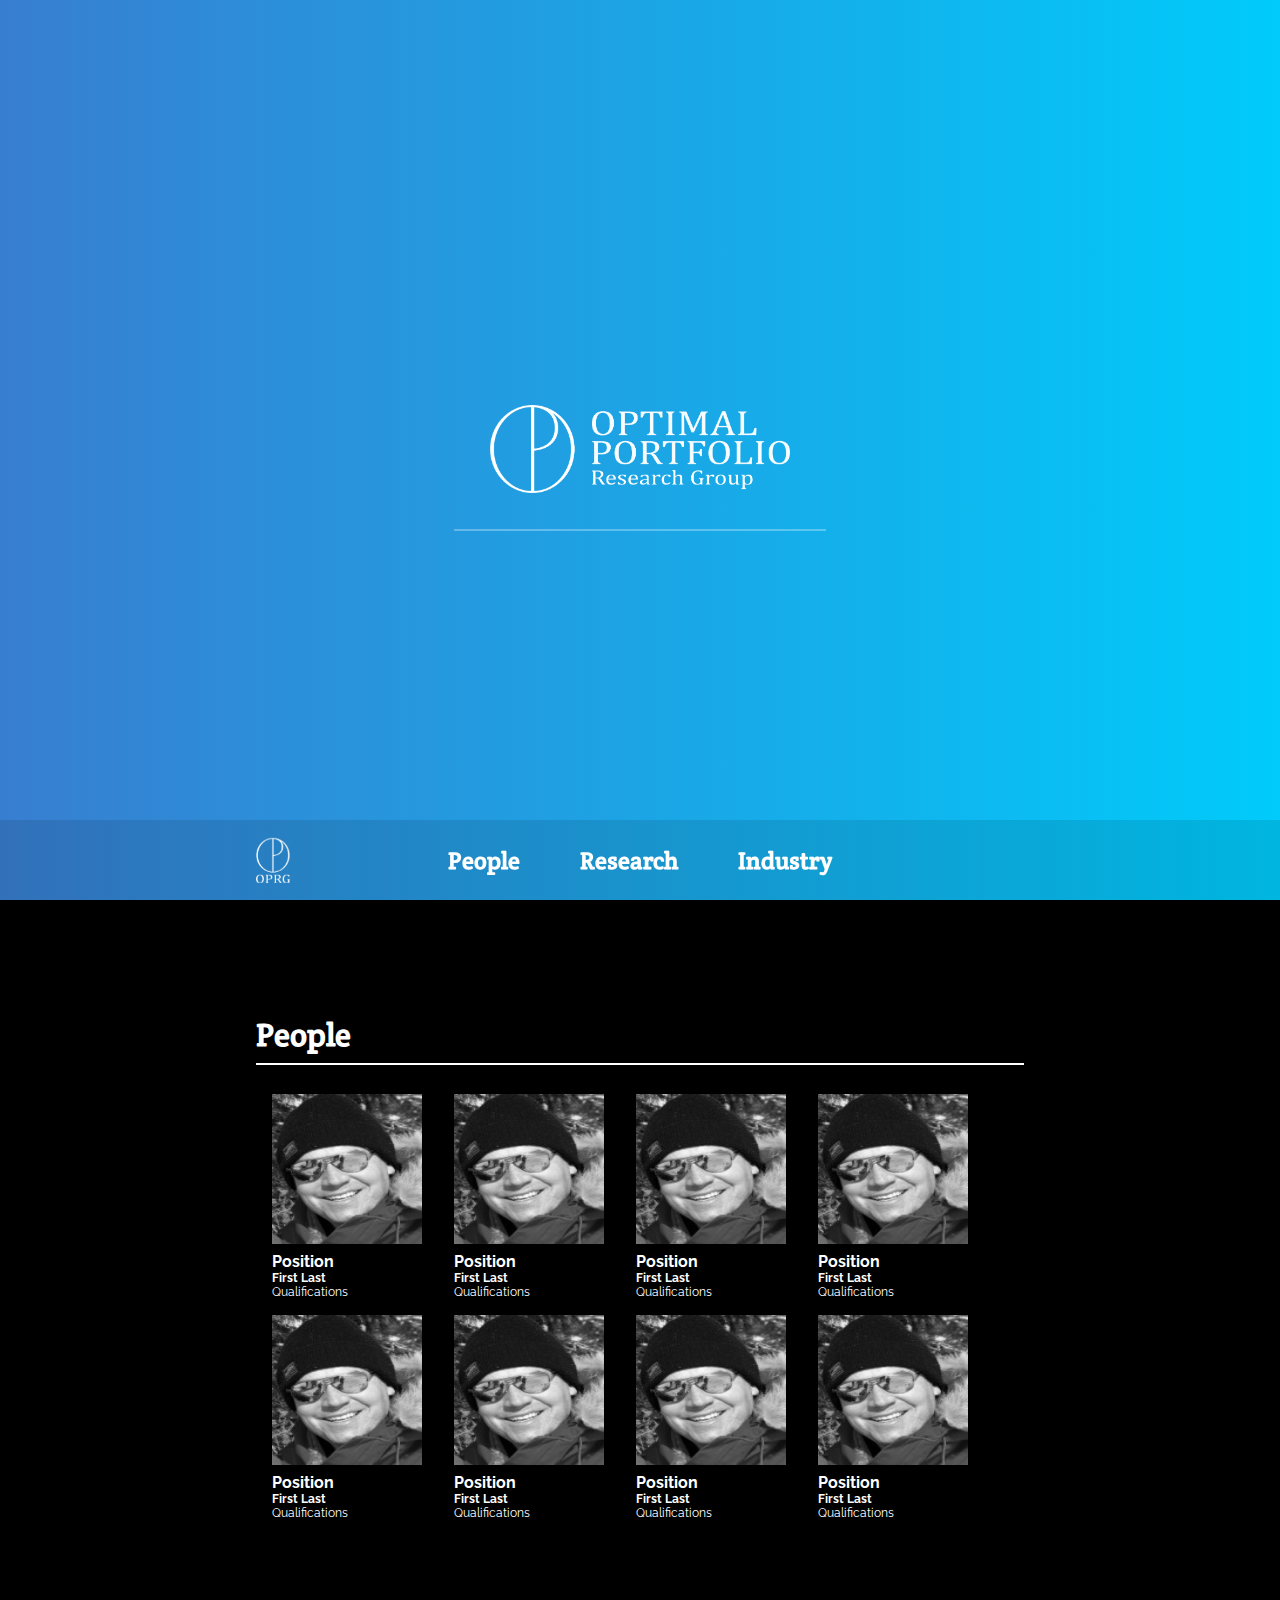
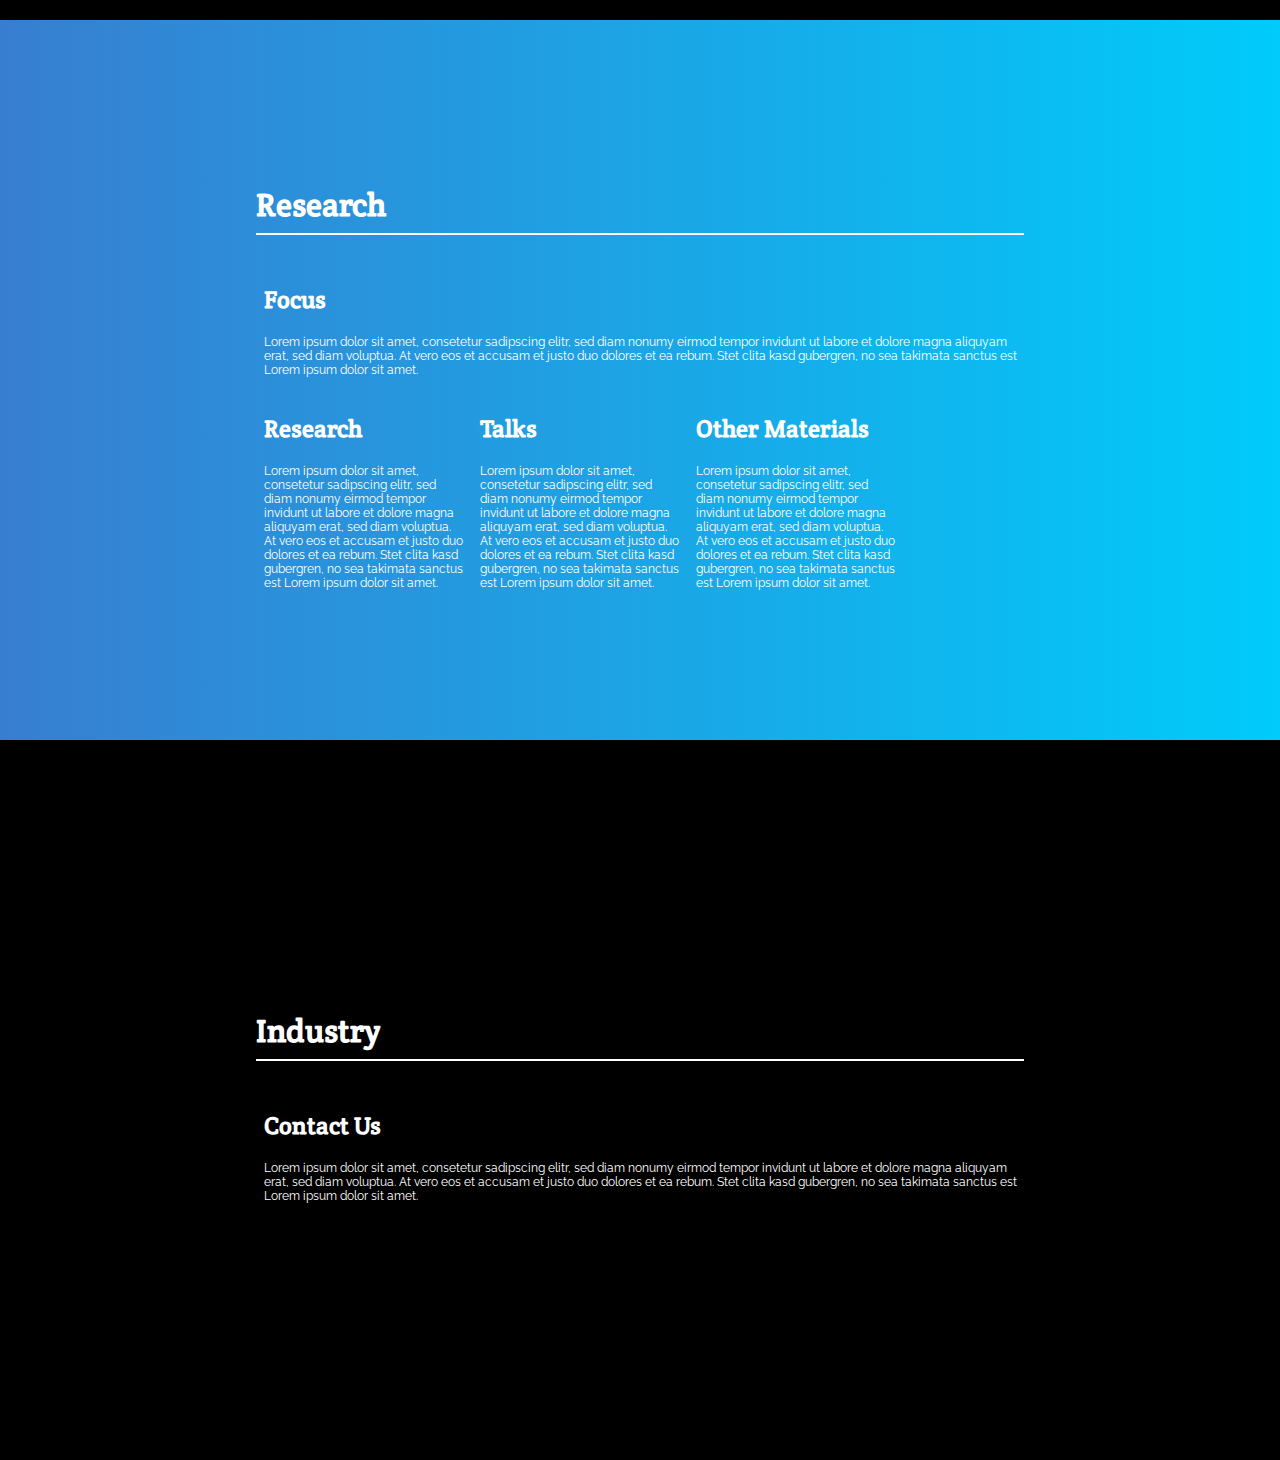
==== main.html @ 46a73214 "=" ====
<!DOCTYPE html>
<html>
<head>
    <link rel='stylesheet' href='./master.css'>
    <link rel="preconnect" href="https://fonts.gstatic.com">
    <link href="https://fonts.googleapis.com/css2?family=Crete+Round&family=Raleway:wght@400;700&display=swap" rel="stylesheet">
</head>
<body>
<div class='container hero light'>
    <img class='hero-image' src='./assets/logo-large-white.png'>
</div>
<nav>
    <img class='nav-image' src='./assets/logo-small-white.png'>
    <h2>People</h2>
    <h2>Research</h2>
    <h2>Industry</h2>
</nav>
<div class='container dark'>
    <h1>People</h1>
    <div class='items'>
        <div class='profile'>
            <img src='./pics/ACH.jpg'>
            <h3>Position</h3>
            <h4>First Last</h4>
            <p>Qualifications</p>
        </div>
        <div class='profile'>
            <img src='./pics/ACH.jpg'>
            <h3>Position</h3>
            <h4>First Last</h4>
            <p>Qualifications</p>
        </div>
        <div class='profile'>
            <img src='./pics/ACH.jpg'>
            <h3>Position</h3>
            <h4>First Last</h4>
            <p>Qualifications</p>
        </div>
        <div class='profile'>
            <img src='./pics/ACH.jpg'>
            <h3>Position</h3>
            <h4>First Last</h4>
            <p>Qualifications</p>
        </div>
        <div class='profile'>
            <img src='./pics/ACH.jpg'>
            <h3>Position</h3>
            <h4>First Last</h4>
            <p>Qualifications</p>
        </div>
        <div class='profile'>
            <img src='./pics/ACH.jpg'>
            <h3>Position</h3>
            <h4>First Last</h4>
            <p>Qualifications</p>
        </div>
        <div class='profile'>
            <img src='./pics/ACH.jpg'>
            <h3>Position</h3>
            <h4>First Last</h4>
            <p>Qualifications</p>
        </div>
        <div class='profile'>
            <img src='./pics/ACH.jpg'>
            <h3>Position</h3>
            <h4>First Last</h4>
            <p>Qualifications</p>
        </div>
    </div>
</div>
<div class='container light'>
    <h1>Research</h1>
    <div class='text-block-wide'>
        <h2>Focus</h2>
        <p>Lorem ipsum dolor sit amet, consetetur sadipscing elitr, sed diam nonumy eirmod tempor invidunt ut labore et dolore magna aliquyam erat, sed diam voluptua. At vero eos et accusam et justo duo dolores et ea rebum. Stet clita kasd gubergren, no sea takimata sanctus est Lorem ipsum dolor sit amet.</p>
    </div>
    
    <div class='row'>
        <div class='text-block'>
            <h2>Research</h2>
            <p>Lorem ipsum dolor sit amet, consetetur sadipscing elitr, sed diam nonumy eirmod tempor invidunt ut labore et dolore magna aliquyam erat, sed diam voluptua. At vero eos et accusam et justo duo dolores et ea rebum. Stet clita kasd gubergren, no sea takimata sanctus est Lorem ipsum dolor sit amet.</p>
        </div>
        <div class='text-block'>
            <h2>Talks</h2>
            <p>Lorem ipsum dolor sit amet, consetetur sadipscing elitr, sed diam nonumy eirmod tempor invidunt ut labore et dolore magna aliquyam erat, sed diam voluptua. At vero eos et accusam et justo duo dolores et ea rebum. Stet clita kasd gubergren, no sea takimata sanctus est Lorem ipsum dolor sit amet.</p>
        </div>
        <div class='text-block'>
            <h2>Other Materials</h2>
            <p>Lorem ipsum dolor sit amet, consetetur sadipscing elitr, sed diam nonumy eirmod tempor invidunt ut labore et dolore magna aliquyam erat, sed diam voluptua. At vero eos et accusam et justo duo dolores et ea rebum. Stet clita kasd gubergren, no sea takimata sanctus est Lorem ipsum dolor sit amet.</p>
        </div>
    </div>
</div>
<div class='container dark'>
    <h1>Industry</h1>
    <div class='text-block-wide'>
        <h2>Contact Us</h2>
        <p>Lorem ipsum dolor sit amet, consetetur sadipscing elitr, sed diam nonumy eirmod tempor invidunt ut labore et dolore magna aliquyam erat, sed diam voluptua. At vero eos et accusam et justo duo dolores et ea rebum. Stet clita kasd gubergren, no sea takimata sanctus est Lorem ipsum dolor sit amet.</p>
    </div>
</div>
</body>
</html>
---- master.css ----
body {
    margin:0;
    padding: 0;
    background: rgb(56,126,208);
}

h1 {
    font-family: 'Crete Round', serif;
    border-bottom: 2px solid white;
    padding-bottom: 8px;
    color: white;
}

h2 {
    font-family: 'Crete Round', serif;
    color: white;
}

h3 {
    font-family: 'Raleway', sans-serif;
    color: white;
    padding: 0px;
    margin: 0px;
    font-size: 16px;
}

h4 {
    font-family: 'Raleway', sans-serif;
    color: white;
    padding: 0px;
    margin: 0px;
    font-size: 12px;
}

p {
    font-family: 'Raleway', sans-serif;
    color: white;
    padding: 0px;
    margin: 0px;
    font-size: 12px;
}

.container {
    width: 100%;
    min-height: 80vh;
    display: flex;
    flex-direction: column;
    padding: 30px 20%;
    box-sizing: border-box;
    justify-content: center;
}

.hero {
    height: 100vh;
    justify-content: center;
    align-items: center;
}

.light {
    background: rgb(56,126,208);
    background: linear-gradient(90deg, rgba(56,126,208,1) 0%, rgba(0,203,250,1) 100%);
}

.hero-image {
    width: 300px;
    padding: 36px;
    border-bottom: 2px solid rgba(256,256,256,0.3);
}

.dark {
    background: black;
}

.row {
    display: flex;
    flex-direction: row;
    flex-wrap: wrap;
}

.text-block-wide {
    padding: 8px;
    width: 100%;
}

.text-block {
    padding: 8px;
    width: 200px;
}

nav {
    width: 100%;
    height: 80px;
    background: rgb(0, 0, 0,0.1);
    position: fixed;
    color: white;
    bottom: 0px;
    display: flex;
    flex-direction: row;
    justify-content: center;
    align-items: center;
}

nav h2 {
    padding: 0px 30px;
}

.nav-image {
    height: 45px;
    position: fixed;
    left: 20%;
}

.dark h1 {
    color: white;
}

.items {
    display: flex;
    flex-direction: row;
    flex-wrap: wrap;
}

.profile {
    display: flex;
    flex-direction: column;
    width: 150px;
    margin: 8px 16px;
}

.profile img {
    display: flex;
    flex-direction: column;
    width: 150px;
    height: 150px;
    margin-bottom: 8px;
    
}

.profile {
    display: flex;
    flex-direction: column;
}
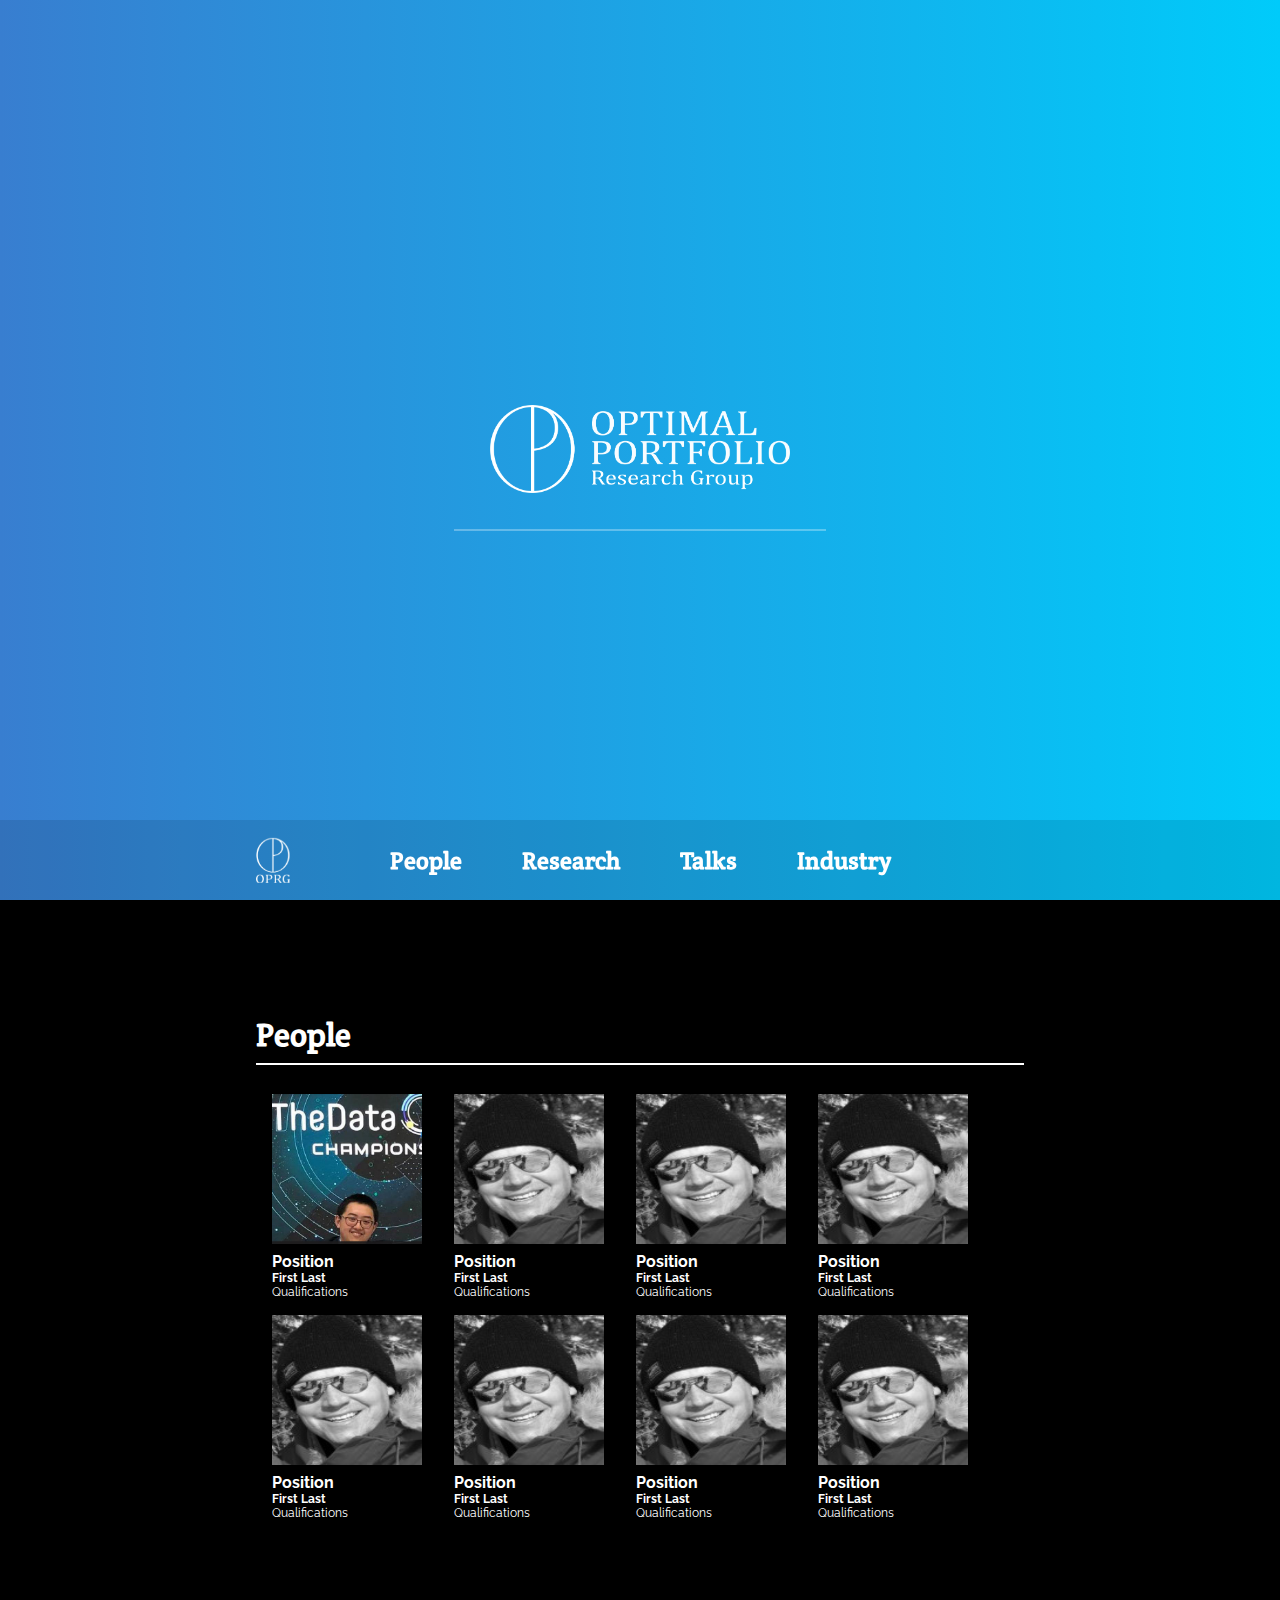
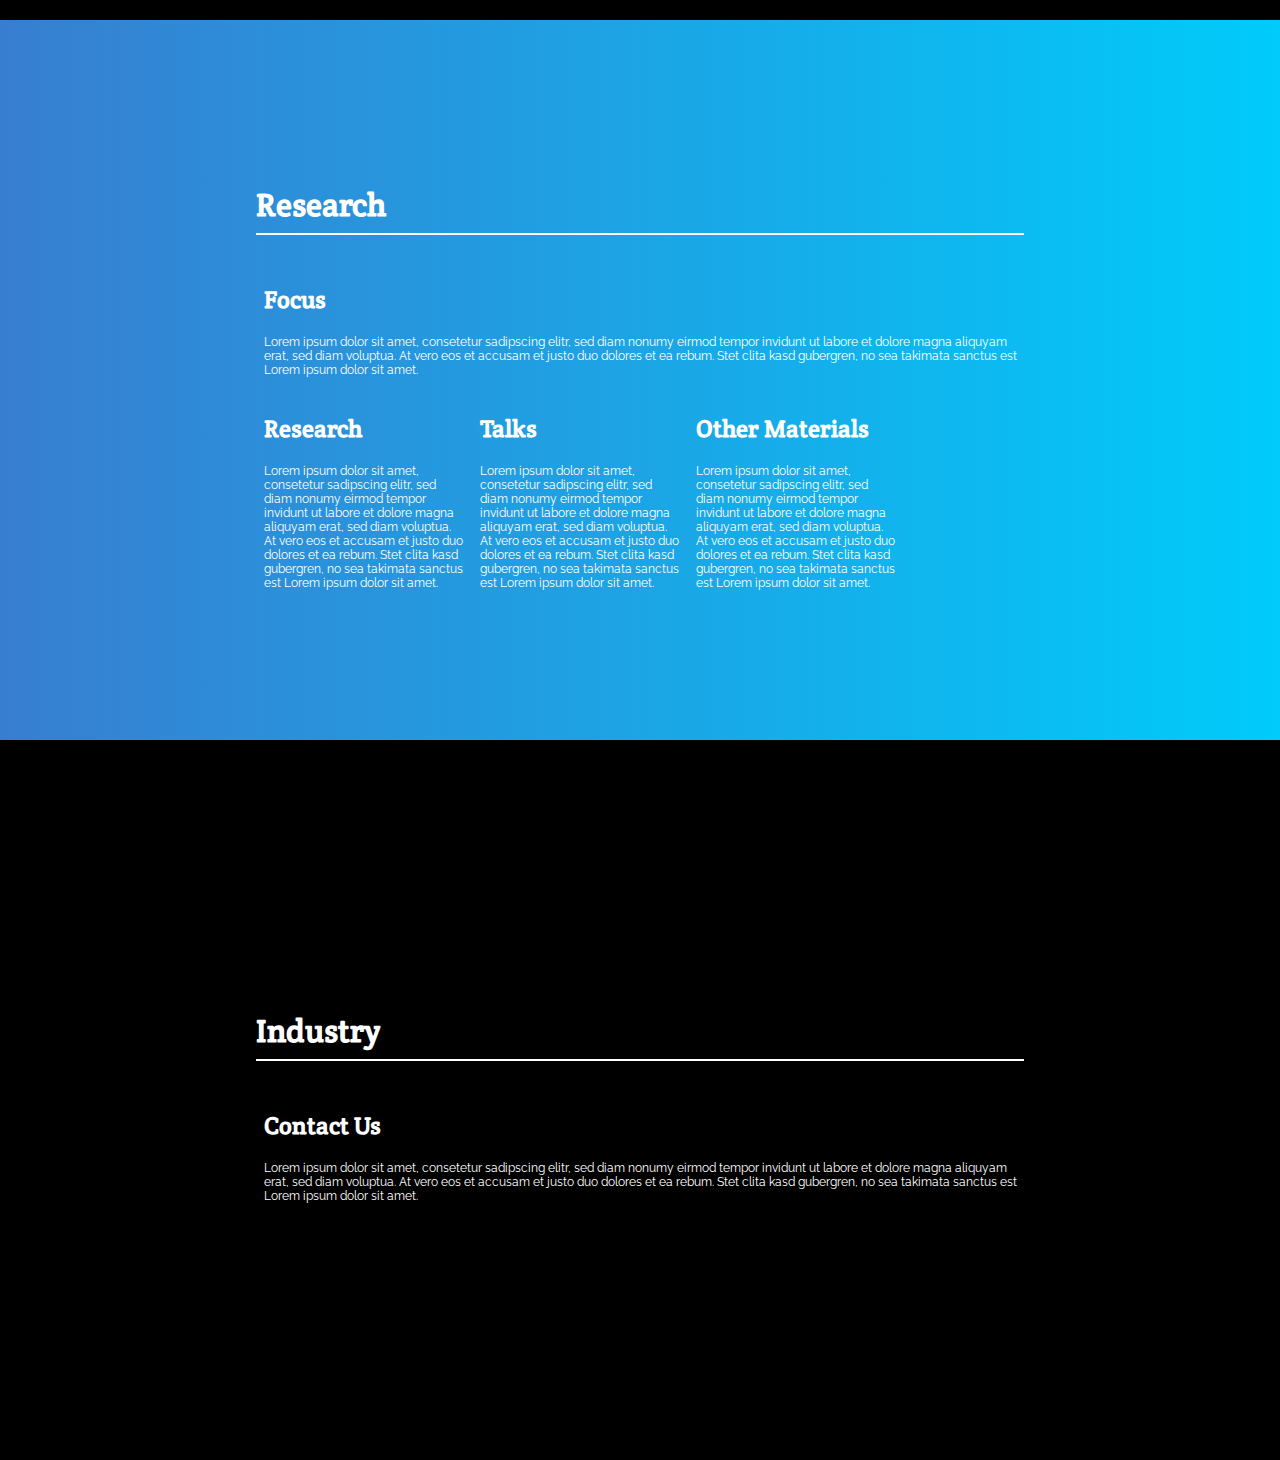
==== commit 5293c384: "a" ====
--- a/main.html
+++ b/main.html
@@ -13,13 +13,15 @@
     <img class='nav-image' src='./assets/logo-small-white.png'>
     <h2>People</h2>
     <h2>Research</h2>
+    <h2>Talks</h2>
+
     <h2>Industry</h2>
 </nav>
 <div class='container dark'>
     <h1>People</h1>
     <div class='items'>
         <div class='profile'>
-            <img src='./pics/ACH.jpg'>
+            <img src='./pics/PY.png'>
             <h3>Position</h3>
             <h4>First Last</h4>
             <p>Qualifications</p>
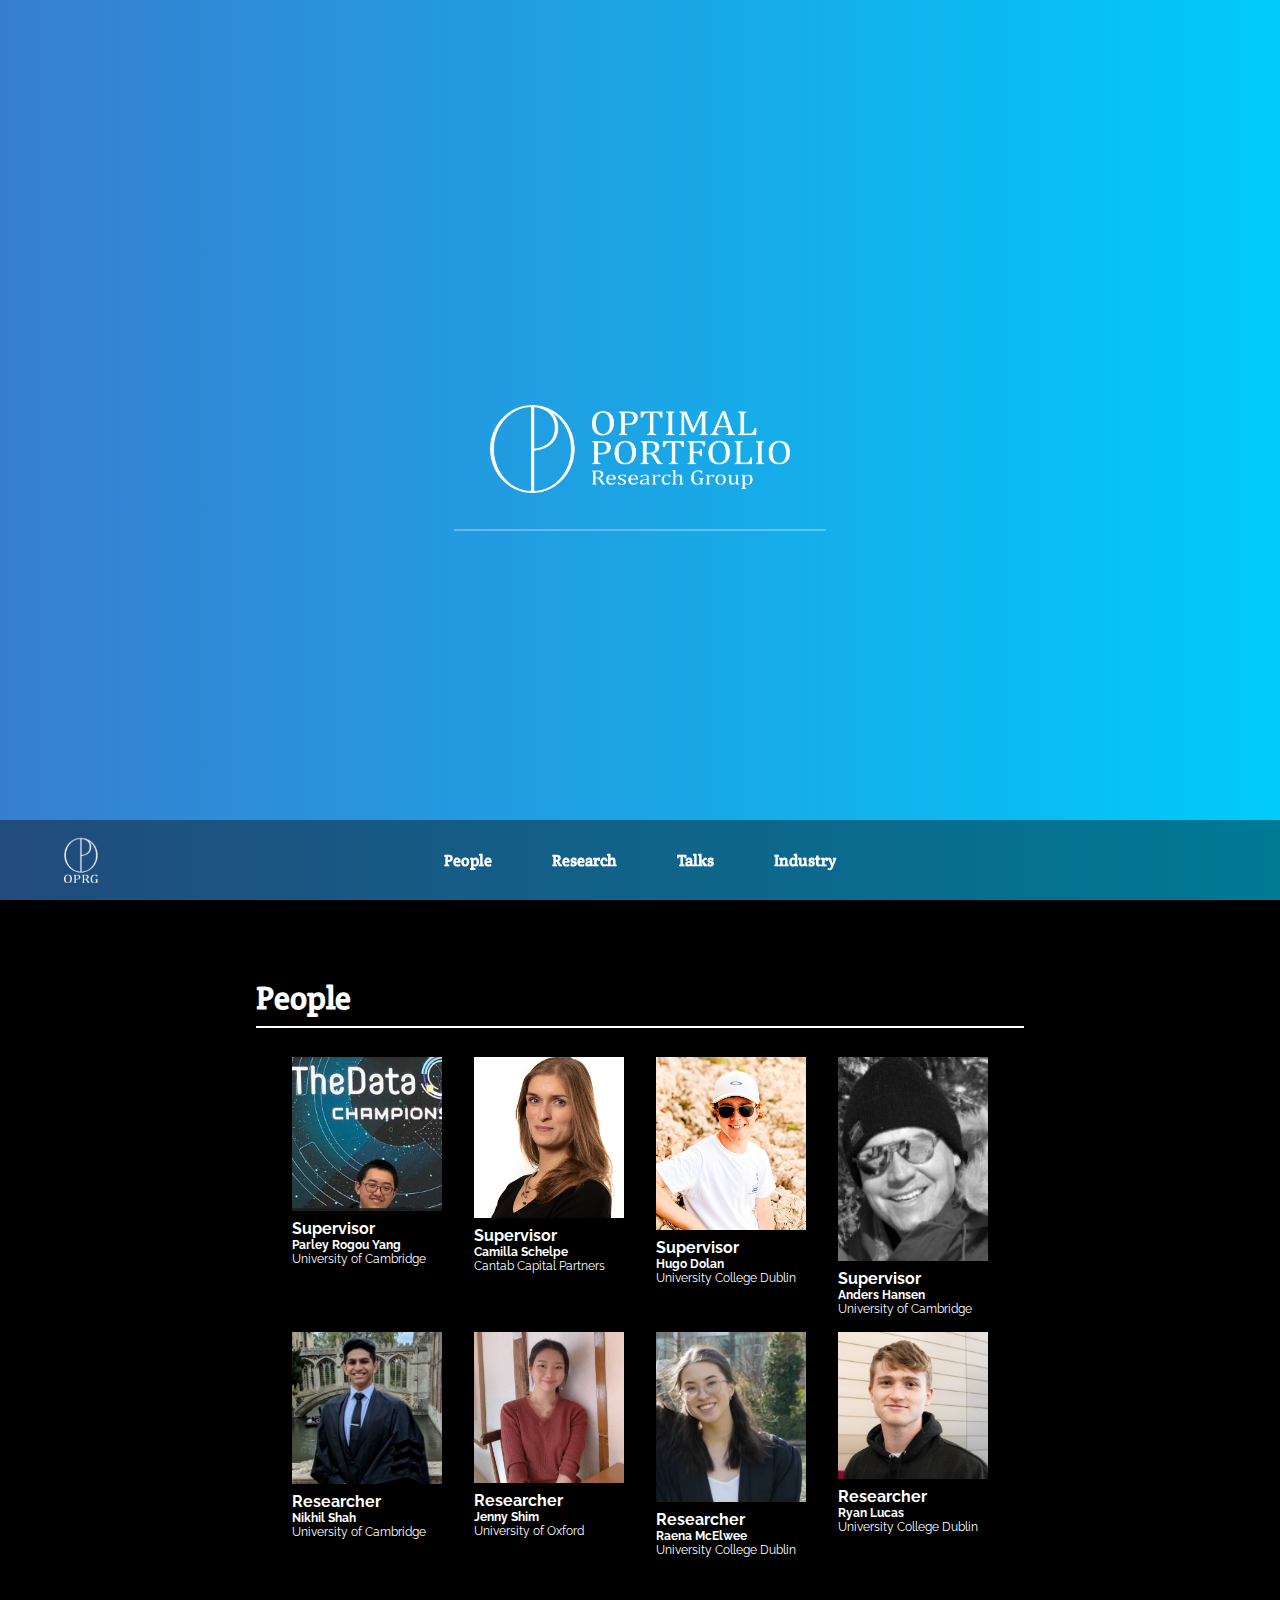
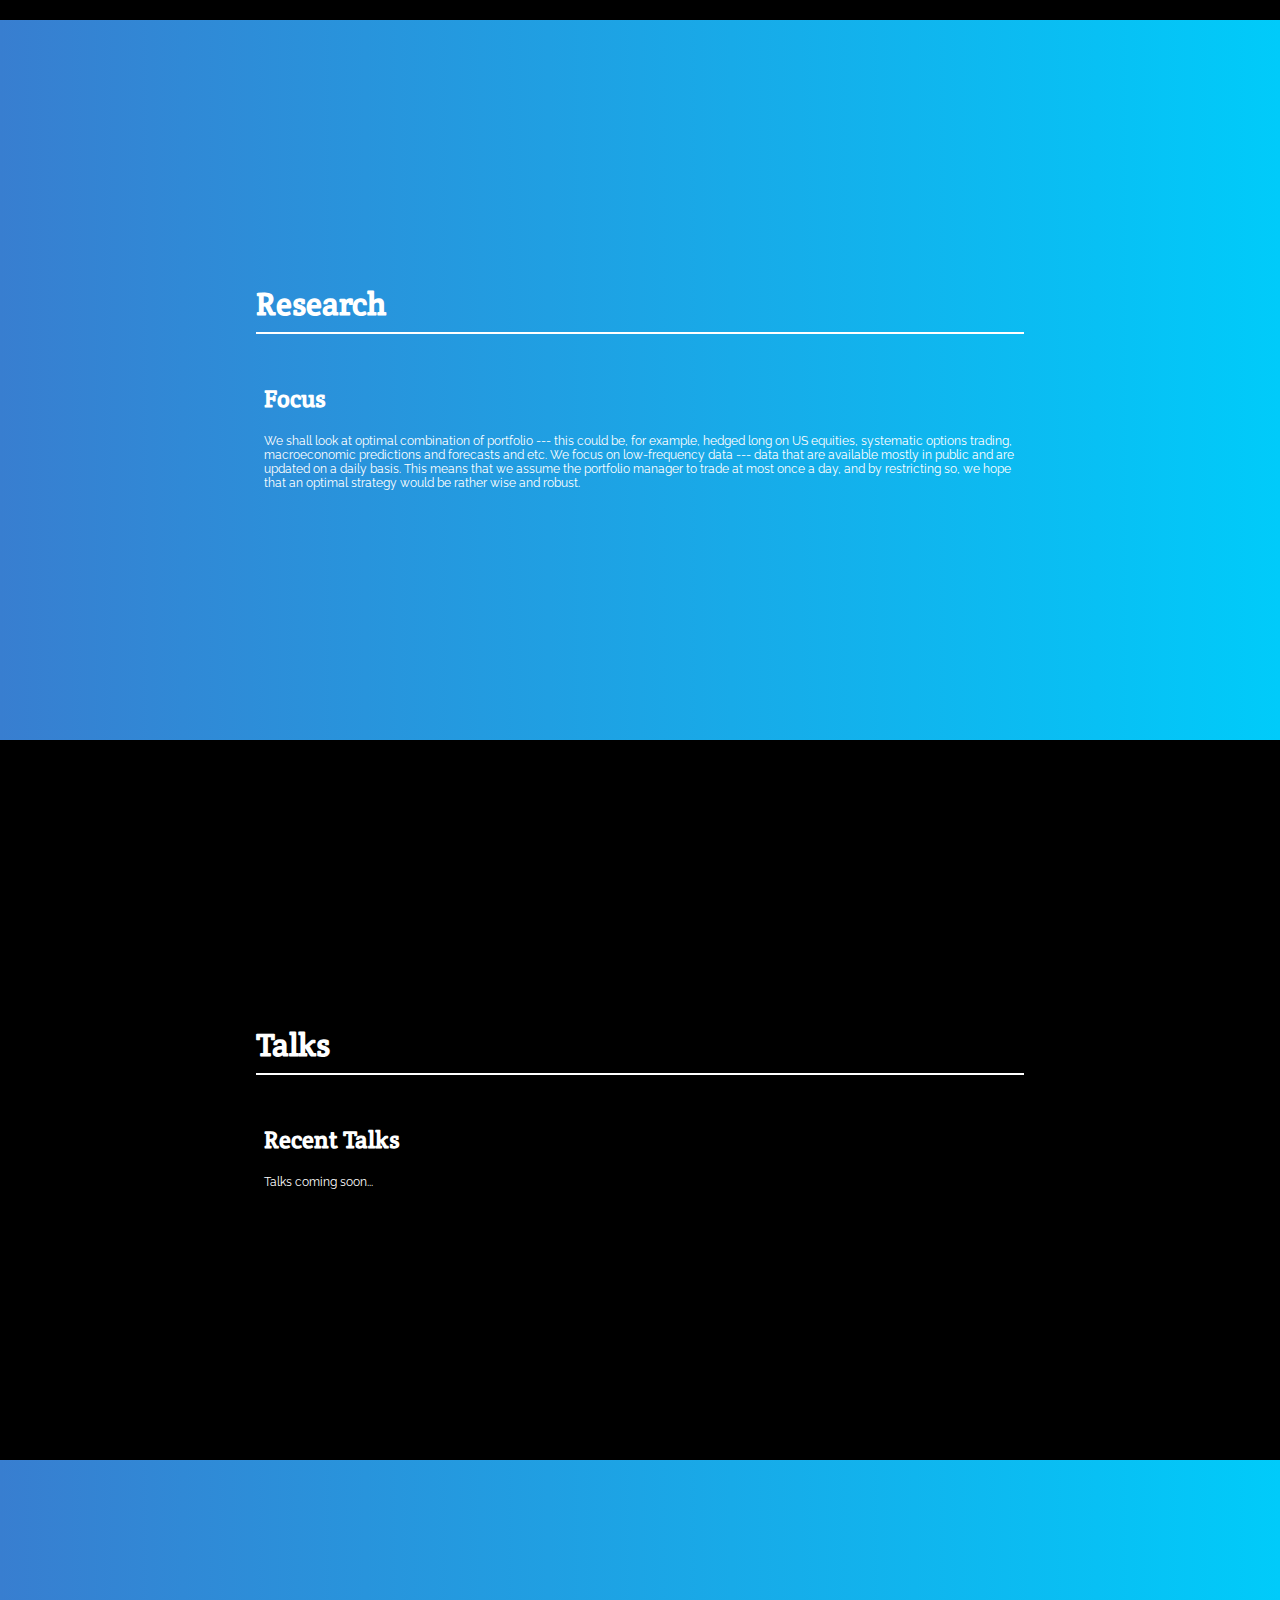
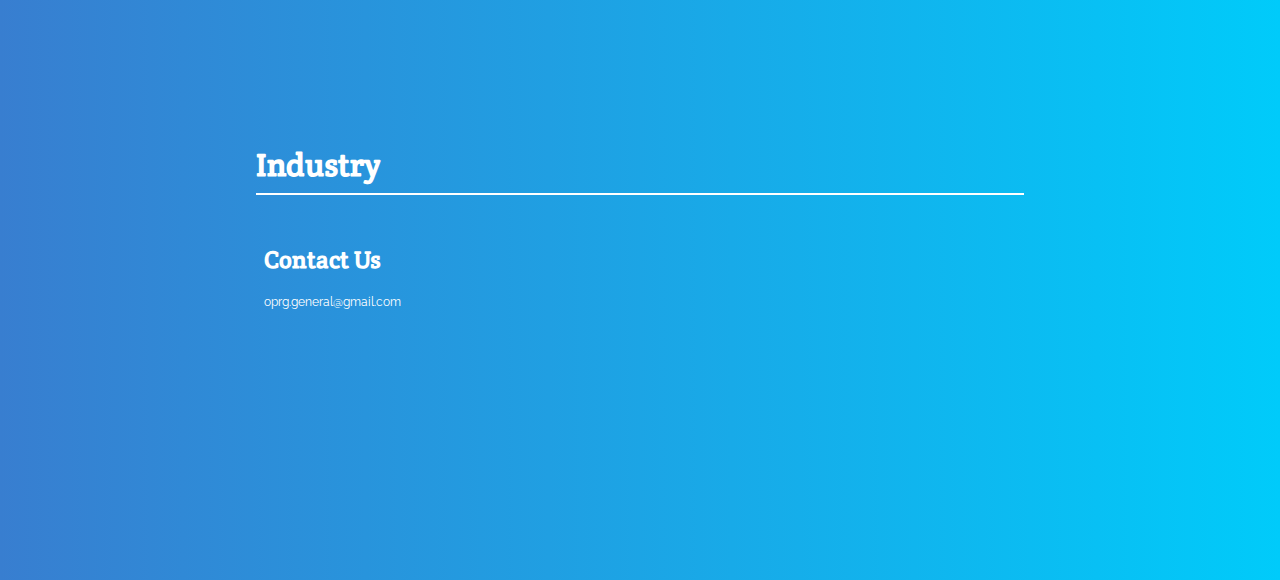
==== commit 46f56c20: "=" ====
--- a/main.html
+++ b/main.html
@@ -4,100 +4,132 @@
     <link rel='stylesheet' href='./master.css'>
     <link rel="preconnect" href="https://fonts.gstatic.com">
     <link href="https://fonts.googleapis.com/css2?family=Crete+Round&family=Raleway:wght@400;700&display=swap" rel="stylesheet">
+
+    <script src="https://ajax.googleapis.com/ajax/libs/jquery/3.3.1/jquery.min.js"></script>
+    <script>
+    $(document).ready(function(){
+    // Add smooth scrolling to all links
+    $("a").on('click', function(event) {
+
+        // Make sure this.hash has a value before overriding default behavior
+        if (this.hash !== "") {
+        // Prevent default anchor click behavior
+        event.preventDefault();
+
+        // Store hash
+        var hash = this.hash;
+
+        // Using jQuery's animate() method to add smooth page scroll
+        // The optional number (800) specifies the number of milliseconds it takes to scroll to the specified area
+        $('html, body').animate({
+            scrollTop: $(hash).offset().top
+        }, 800, function(){
+
+            // Add hash (#) to URL when done scrolling (default click behavior)
+            window.location.hash = hash;
+        });
+        } // End if
+    });
+    });
+    </script>
 </head>
 <body>
-<div class='container hero light'>
+<div class='container hero light' id='home'>
     <img class='hero-image' src='./assets/logo-large-white.png'>
 </div>
 <nav>
-    <img class='nav-image' src='./assets/logo-small-white.png'>
-    <h2>People</h2>
-    <h2>Research</h2>
-    <h2>Talks</h2>
-
-    <h2>Industry</h2>
+    <a class='nav-image' href='#home'><img src='./assets/logo-small-white.png'></a>
+    <div class='nav-item'><a href='#people'><h2>People</h2></a></div>
+    <div class='nav-item'><a href='#research'><h2>Research</h2></a></div>
+    <div class='nav-item'><a href='#talks'><h2>Talks</h2></a></div>
+    <div class='nav-item'><a href='#industry'><h2>Industry</h2></a></div>
 </nav>
-<div class='container dark'>
+<div class='container dark' id="people">
     <h1>People</h1>
     <div class='items'>
         <div class='profile'>
             <img src='./pics/PY.png'>
-            <h3>Position</h3>
-            <h4>First Last</h4>
-            <p>Qualifications</p>
+            <h3>Supervisor</h3>
+            <h4>Parley Rogou Yang</h4>
+            <p>University of Cambridge</p>
+        </div>
+        <div class='profile'>
+            <img src='./pics/CS.jpg'>
+            <h3>Supervisor</h3>
+            <h4>Camilla Schelpe</h4>
+            <p>Cantab Capital Partners</p>
+        </div>
+        <div class='profile'>
+            <img src='./pics/HD.jpg'>
+            <h3>Supervisor</h3>
+            <h4>Hugo Dolan</h4>
+            <p>University College Dublin</p>
         </div>
         <div class='profile'>
             <img src='./pics/ACH.jpg'>
-            <h3>Position</h3>
-            <h4>First Last</h4>
-            <p>Qualifications</p>
+            <h3>Supervisor</h3>
+            <h4>Anders Hansen</h4>
+            <p>University of Cambridge</p>
         </div>
         <div class='profile'>
-            <img src='./pics/ACH.jpg'>
-            <h3>Position</h3>
-            <h4>First Last</h4>
-            <p>Qualifications</p>
+            <img src='./pics/ns.png'>
+            <h3>Researcher</h3>
+            <h4>Nikhil Shah</h4>
+            <p>University of Cambridge</p>
         </div>
         <div class='profile'>
-            <img src='./pics/ACH.jpg'>
-            <h3>Position</h3>
-            <h4>First Last</h4>
-            <p>Qualifications</p>
+            <img src='./pics/JS.jpg'>
+            <h3>Researcher</h3>
+            <h4>Jenny Shim</h4>
+            <p>University of Oxford</p>
         </div>
         <div class='profile'>
-            <img src='./pics/ACH.jpg'>
-            <h3>Position</h3>
-            <h4>First Last</h4>
-            <p>Qualifications</p>
+            <img src='./pics/rm.jpg'>
+            <h3>Researcher</h3>
+            <h4>Raena McElwee</h4>
+            <p>University College Dublin</p>
         </div>
         <div class='profile'>
-            <img src='./pics/ACH.jpg'>
-            <h3>Position</h3>
-            <h4>First Last</h4>
-            <p>Qualifications</p>
+            <img src='./pics/rl.png'>
+            <h3>Researcher</h3>
+            <h4>Ryan Lucas</h4>
+            <p>University College Dublin</p>
         </div>
-        <div class='profile'>
-            <img src='./pics/ACH.jpg'>
-            <h3>Position</h3>
-            <h4>First Last</h4>
-            <p>Qualifications</p>
-        </div>
-        <div class='profile'>
-            <img src='./pics/ACH.jpg'>
-            <h3>Position</h3>
-            <h4>First Last</h4>
-            <p>Qualifications</p>
-        </div>
+       
     </div>
 </div>
-<div class='container light'>
+<div class='container light'  id="research">
     <h1>Research</h1>
     <div class='text-block-wide'>
         <h2>Focus</h2>
-        <p>Lorem ipsum dolor sit amet, consetetur sadipscing elitr, sed diam nonumy eirmod tempor invidunt ut labore et dolore magna aliquyam erat, sed diam voluptua. At vero eos et accusam et justo duo dolores et ea rebum. Stet clita kasd gubergren, no sea takimata sanctus est Lorem ipsum dolor sit amet.</p>
+        <p>We shall look at optimal combination of portfolio --- this could be, for example, hedged long on US equities, systematic options trading, macroeconomic predictions and forecasts and etc. We focus on low-frequency data --- data that are available mostly in public and are updated on a daily basis. This means that we assume the portfolio manager to trade at most once a day, and by restricting so, we hope that an optimal strategy would be rather wise and robust.</p>
     </div>
     
-    <div class='row'>
+    <!-- <div class='row'>
         <div class='text-block'>
             <h2>Research</h2>
-            <p>Lorem ipsum dolor sit amet, consetetur sadipscing elitr, sed diam nonumy eirmod tempor invidunt ut labore et dolore magna aliquyam erat, sed diam voluptua. At vero eos et accusam et justo duo dolores et ea rebum. Stet clita kasd gubergren, no sea takimata sanctus est Lorem ipsum dolor sit amet.</p>
-        </div>
-        <div class='text-block'>
-            <h2>Talks</h2>
             <p>Lorem ipsum dolor sit amet, consetetur sadipscing elitr, sed diam nonumy eirmod tempor invidunt ut labore et dolore magna aliquyam erat, sed diam voluptua. At vero eos et accusam et justo duo dolores et ea rebum. Stet clita kasd gubergren, no sea takimata sanctus est Lorem ipsum dolor sit amet.</p>
         </div>
         <div class='text-block'>
             <h2>Other Materials</h2>
             <p>Lorem ipsum dolor sit amet, consetetur sadipscing elitr, sed diam nonumy eirmod tempor invidunt ut labore et dolore magna aliquyam erat, sed diam voluptua. At vero eos et accusam et justo duo dolores et ea rebum. Stet clita kasd gubergren, no sea takimata sanctus est Lorem ipsum dolor sit amet.</p>
         </div>
+    </div> -->
+</div>
+<div class='container dark'  id="talks">
+    <h1>Talks</h1>
+    <div class='text-block-wide'>
+        <h2>Recent Talks</h2>
+        <p>Talks coming soon...</p>
     </div>
 </div>
-<div class='container dark'>
+<div class='container light'  id="industry">
     <h1>Industry</h1>
     <div class='text-block-wide'>
         <h2>Contact Us</h2>
-        <p>Lorem ipsum dolor sit amet, consetetur sadipscing elitr, sed diam nonumy eirmod tempor invidunt ut labore et dolore magna aliquyam erat, sed diam voluptua. At vero eos et accusam et justo duo dolores et ea rebum. Stet clita kasd gubergren, no sea takimata sanctus est Lorem ipsum dolor sit amet.</p>
+        <p>oprg.general@gmail.com</p>
     </div>
 </div>
+
 </body>
 </html>--- a/master.css
+++ b/master.css
@@ -90,7 +90,7 @@
 nav {
     width: 100%;
     height: 80px;
-    background: rgb(0, 0, 0,0.1);
+    background: rgb(0, 0, 0,0.4);
     position: fixed;
     color: white;
     bottom: 0px;
@@ -98,16 +98,41 @@
     flex-direction: row;
     justify-content: center;
     align-items: center;
+    margin: 0px;
+    padding: 0px;
+}
+
+.nav-item {
+    display: flex;
+    flex-direction: row;
+    align-items: center;
+    height: 100%;
+}
+
+.nav-item:hover {
+    background-color: rgba(0,0,0,0.15);
+    transition: ease-in 0.5s background-color;
 }
 
 nav h2 {
     padding: 0px 30px;
+    font-size:16px;
+}
+
+a:link {
+    text-decoration: none;
 }
 
 .nav-image {
     height: 45px;
+    justify-self: flex-start;
+    left: 5%;
     position: fixed;
-    left: 20%;
+}
+
+.nav-image img {
+    height: 45px;
+    justify-self: flex-start;
 }
 
 .dark h1 {
@@ -115,9 +140,11 @@
 }
 
 .items {
+    width: 100%;
     display: flex;
     flex-direction: row;
     flex-wrap: wrap;
+    justify-content: center;
 }
 
 .profile {
@@ -131,7 +158,7 @@
     display: flex;
     flex-direction: column;
     width: 150px;
-    height: 150px;
+    
     margin-bottom: 8px;
     
 }
